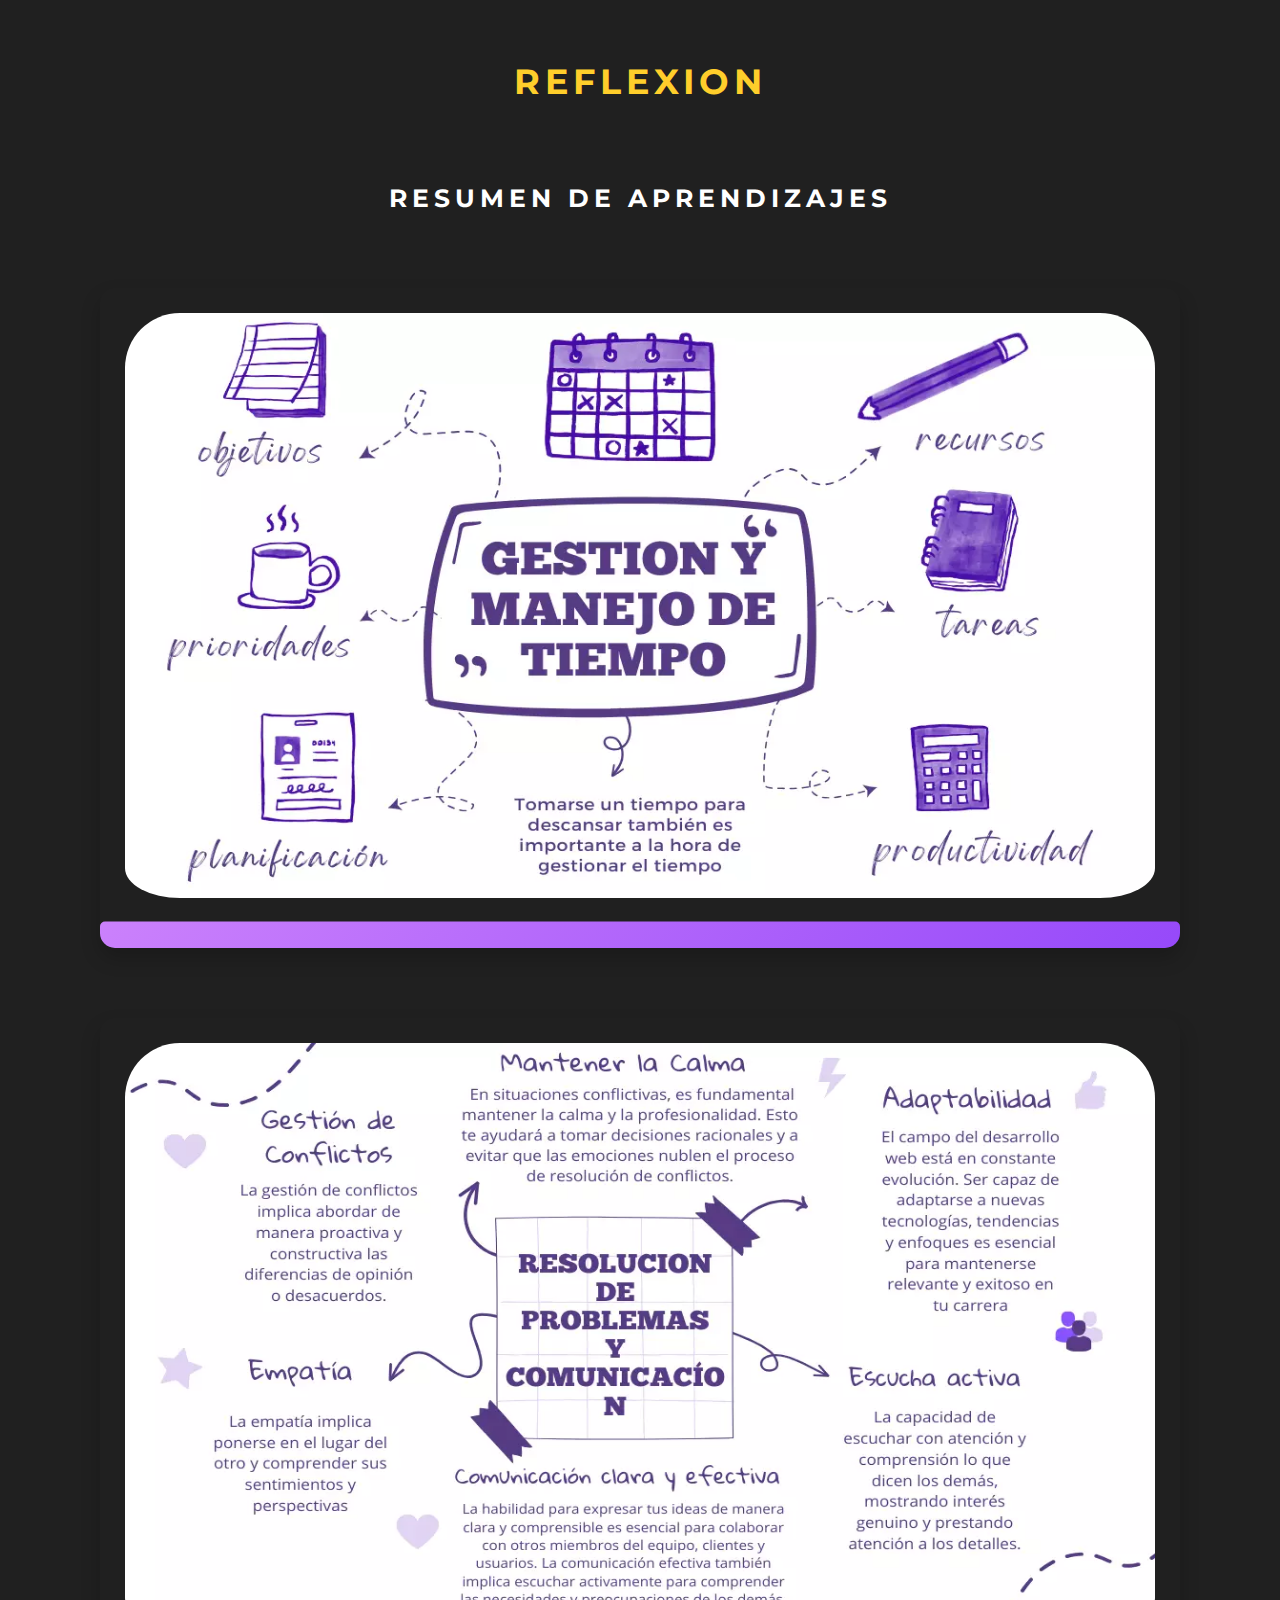
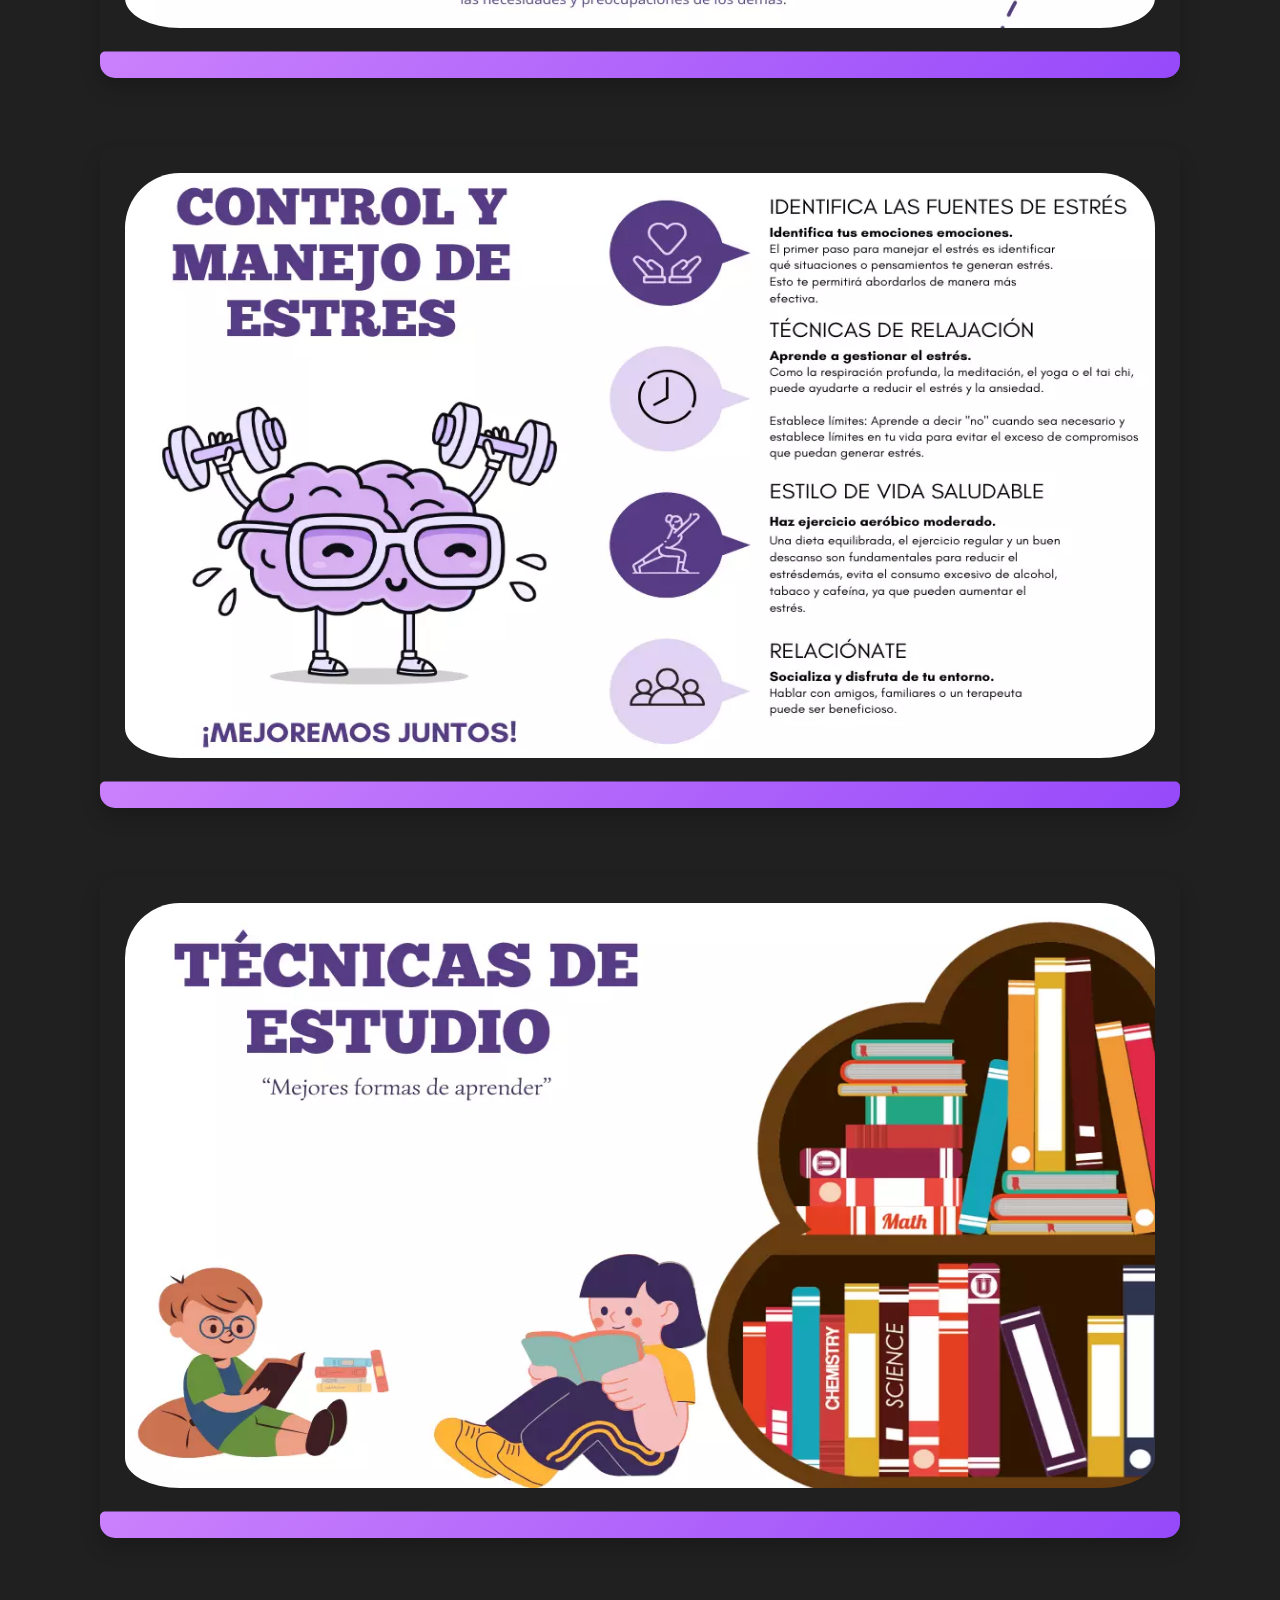
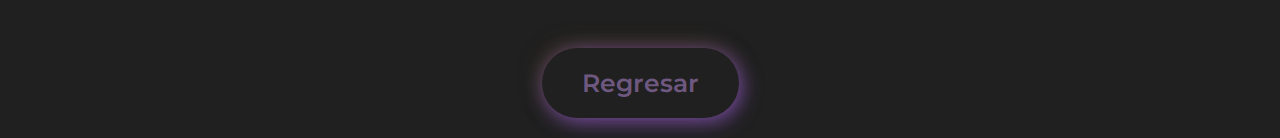
==== Pages/Aprendizaje.html @ 0e8a6d71 "portafolio" ====
<!DOCTYPE html>
<html lang="en">

<head>
    <meta charset="UTF-8">
    <meta name="viewport" content="width=device-width, initial-scale=1.0">
    <link rel="stylesheet" href="/style.css">

    <title>Aprendizaje</title>
</head>

<body class="bodyA">


    <div class="contenedorApren">
        <h1>Reflexion</h1>
        <h2>Resumen de aprendizajes</h2>
        <div class="filaU">

            <div class="card-container">
                <div class="card">
                    <div class="front-content">
                        <img src="/img/web/1.webp" />
                    </div>
                    <div class="content">
                        <p class="heading">Gestion y Manejo del tiempo</p>
                        <p>
                            <span>
                                En la clase sobre gestión y manejo del tiempo, hemos explorado una serie de
                                estrategias y
                                técnicas que pueden ayudarnos
                                a ser más eficientes en la organización de nuestras tareas y en el aprovechamiento
                                de
                                nuestro tiempo.
                            </span>
                        </p>
                        <div class="lista">
                            <li>
                                Técnicas de relajación: Practicar técnicas de relajación, como la
                                respiración
                                profunda, la
                                meditación, el yoga o el tai
                                chi, puede ayudarte a reducir el estrés y la ansiedad.
                            </li>
                            <li>
                                Organiza tu tiempo: La gestión del tiempo eficaz puede ayudarte a evitar
                                situaciones de
                                estrés. Utiliza agendas o
                                aplicaciones de planificación para organizar tus tareas y prioridades.
                            </li>
                            <li>
                                La conciencia del tiempo: Uno de los aspectos más críticos de la gestión del
                                tiempo es
                                tomar
                                conciencia de cómo estamos
                                utilizando nuestro tiempo. Sin una comprensión clara de en qué gastamos
                                nuestro
                                tiempo,
                                es
                                difícil realizar mejoras
                                significativas. Debemos llevar un registro de nuestras actividades y hábitos
                                diarios
                                para
                                identificar áreas de mejora.

                            </li>
                        </div>
                    </div>
                </div>
            </div>
            <div class="card-container">
                <div class="card">
                    <div class="front-content">
                        <img src="/img/web/2.webp" />
                    </div>
                    <div class="content">
                        <p class="heading">Resolucion de problemas y Comunicacion</p>
                        <p>
                            <span>
                                La resolución de problemas implica identificar, analizar y encontrar soluciones para
                                situaciones complicadas o
                                conflictos.
                            </span>
                        </p>
                        <div class="lista">
                            <li>
                                Identificación del problema: Reconocer y definir claramente el problema que
                                se quiere
                                resolver.
                            </li>
                            <br>

                            <li>
                                Análisis: Examinar las causas y consecuencias del problema, así como las
                                posibles
                                soluciones.
                            </li>
                            <br>
                            <li>
                                Generación de opciones: Desarrollar múltiples alternativas o soluciones para
                                abordar el
                                problema.
                            </li>
                            <br>
                            <li>
                                Evaluación: Evaluar las opciones considerando sus pros y contras.

                            </li>
                            <br>
                            <li>
                                Toma de decisiones: Seleccionar la mejor opción basada en la evaluación.

                            </li>
                        </div>
                    </div>
                </div>
            </div>
            <div class="card-container">
                <div class="card">
                    <div class="front-content">
                        <img src="/img/web/3.webp" />
                    </div>
                    <div class="content">
                        <p class="heading">Control y manejo de Estres</p>
                        <p>
                            <span>
                                El estrés es una parte inevitable de la vida, pero nuestra capacidad para controlarlo y
                                manejarlo puede marcar una gran
                                diferencia en nuestra calidad de vida. Reflexionando sobre esto, es importante recordar
                                que
                                el estrés no se puede evitar
                                por completo, pero sí podemos aprender a enfrentarlo de manera más efectiva. En lugar de
                                verlo como un enemigo,
                                considerémoslo como un desafío que puede fortalecernos y enseñarnos valiosas lecciones
                                sobre
                                nosotros mismos.
                            </span>
                        </p>


                        <div class="lista">
                            <li>
                                Identificar las fuentes de estrés.
                            </li>
                            <br>

                            <li>
                                Practicar técnicas de relajación, como la meditación y la respiración profunda.
                            </li>
                            <br>
                            <li>
                                Establecer límites y aprender a decir "no".
                            </li>
                            <br>
                            <li>
                                Organizar el tiempo y las tareas de manera eficiente.

                            </li>
                            <br>
                            <li>
                                Practicar el autocuidado y dedicar tiempo a actividades que te relajen y te den
                                satisfacción.

                            </li>
                        </div>
                    </div>

                </div>
            </div>
            <div class="card-container">
                <div class="card">
                    <div class="front-content">
                        <img src="/img/web/4.webp" />
                    </div>
                    <div class="content">
                        <p class="heading">Tecnicas de Estudio</p>
                        <p>
                        <p>
                            <span>
                                Las técnicas de estudio son herramientas valiosas para mejorar el aprendizaje y la
                                adquisición de conocimientos, pero su
                                efectividad depende en gran medida de la consistencia y la práctica. Su
                                importancia, es crucial crucial para mi ya que
                                que el aprendizaje es un proceso continuo. Esto me ayudo encontrar la mejor manera
                                para poder estudiar y mejorar mi
                                estilo de aprendizaje.
                            </span>
                        </p>
                        <div class="lista">
                            <li>
                                Resúmenes y esquemas: Resumir un tema o crear un esquema visual ayuda a
                                organizar y
                                simplificar la información para una
                                mejor comprensión.
                            </li>
                            <br>

                            <li>
                                Subrayado y destacado: Resaltar partes clave del material de estudio ayuda a
                                identificar
                                la información más relevante.
                            </li>
                            <br>
                            <li>
                                Toma de apuntes: Tomar notas efectivas durante las clases o al leer un texto
                                ayuda a
                                condensar la información y facilita
                                la revisión posterior.
                            </li>
                            <br>
                            <li>
                                Flashcards o tarjetas de memoria: Utilizar tarjetas con preguntas y
                                respuestas para
                                repasar y memorizar conceptos clave.
                            </li>
                            <br>
                            <li>
                                Ejercicios de memorización: Utilizar técnicas de memorización como
                                acrónimos,
                                mnemotecnia o repeticiones espaciadas.

                            </li>
                        </div>
                    </div>
                </div>
            </div>
        </div>
        <div class="contenedorBo">
            <button class="btn" onclick="location.href='../index.html'">Regresar</button>
        </div>

    </div>
</body>

</html>
---- style.css ----
/*Agregamos las fuentes*/

@import url("https://fonts.googleapis.com/css2?family=Montserrat:wght@600&display=swap");

@import url("https://fonts.googleapis.com/css2?family=Poppins:wght@300;400&display=swap");

* {
  margin: 0;
  padding: 0;
  box-sizing: border-box;
  font-family: "Montserrat", sans-serif;
}
.bodyA {
  background-color: #202020;
}
html {
  scroll-behavior: smooth;
}

/* Nueva Pagina*/
.contenedorApren {
  width: 100%;
  height: 100%;
  color: white;
}

.contenedorApren h1 {
  text-align: center;
  font-size: 35px;
  text-transform: uppercase;
  font-weight: bold;
  letter-spacing: 1px;
  color: rgb(255, 206, 43);
  font-weight: bold;
  letter-spacing: 5px;
  padding-bottom: 40px;
  margin-top: 60px;
}

.contenedorApren h2 {
  text-align: center;
  font-size: 25px;
  text-transform: uppercase;
  font-weight: bold;
  letter-spacing: 1px;
  color: rgb(255, 255, 255);
  font-weight: bold;
  letter-spacing: 5px;
  padding-bottom: 40px;
  margin-top: 40px;
}

.contenedorApren .filaU {
  display: flex;
  flex-wrap: wrap;
  justify-content: center;
  align-items: center;
}

.contenedorApren .filaU .card-container {
  width: 1080px;
  height: 660px;
  margin: 35px;
  position: relative;
  border-radius: 15px;
  overflow: hidden;
  transition: 0.2s;
  background-size: cover;
}
.contenedorApren .filaU .card-container:hover {
  transition: 0.3s;
  box-shadow: 3px 5px 40px #f3c58127, -3px -5px 40px #a271cc80;
}

.contenedorApren .filaU .card-container .card {
  width: 100%;
  height: 100%;
  border-radius: inherit;
  cursor: pointer;
}

.contenedorApren .filaU .card-container .card .front-content {
  width: 100%;
  display: flex;
  align-items: center;
  justify-content: center;
  transition: all 0.6s cubic-bezier(0.23, 1, 0.32, 1);
}

.contenedorApren .filaU .card-container .card .front-content img {
  width: 100%;
  height: 100%;
  border-radius: 55px;
  padding-bottom: 25px;
  transition: all 0.6s cubic-bezier(0.23, 1, 0.32, 1);
}
.contenedorApren .filaU .card-container .card .front-content img:hover {
  width: 1080px;
  height: 100%;
  border-radius: 55px;
  padding-bottom: 25px;
  transition: all 0.6s cubic-bezier(0.23, 1, 0.32, 1);
}

.contenedorApren .filaU .card-container .card .front-content p {
  font-size: 32px;
  font-weight: 700;
  opacity: 1;
  background: linear-gradient(-45deg, rgb(137, 63, 255) 0%, #c481fc 100%);
  background-clip: text;
  -webkit-background-clip: text;
  -webkit-text-fill-color: transparent;
  transition: all 0.6s cubic-bezier(0.23, 1, 0.32, 1);
}

.contenedorApren .filaU .card-container .card .content {
  position: absolute;
  top: 0;
  left: 0;
  width: 100%;
  height: 100%;
  display: flex;
  flex-direction: column;
  align-items: center;
  justify-content: center;
  text-align: start;
  gap: 10px;
  background: linear-gradient(-45deg, #7829f8 0%, #cb81fc 100%);
  color: #e8e8e8;
  padding: 200px;
  line-height: 1.6;
  border-radius: 5px;
  pointer-events: none;
  transform: translateY(96%);
  transition: all 0.6s cubic-bezier(0.23, 1, 0.32, 1);
}

.contenedorApren .filaU .card-container .card .content li {
  align-items: center;
  justify-content: center;
  text-align: start;
}

.contenedorApren .filaU .card-container .card .content .heading {
  font-size: 32px;
  font-weight: 700;
  align-items: center;
  justify-content: center;
  text-align: center;
}

.contenedorApren .filaU .card-container .card:hover .content {
  transform: translateY(0);
}

.contenedorApren .filaU .card-container .card:hover .front-content {
  transform: translateY(-30%);
}

.contenedorApren .filaU .card-container .card:hover .front-content p {
  opacity: 0;
}

.contenedorApren .contenedorBo {
  height: 100%;
  width: 100%;
  display: flex;
  flex-wrap: wrap;
  justify-content: center;
  padding-top: 15px;
}

.contenedorApren .contenedorBo .btn {
  text-decoration: none;
  padding: 20px 40px;
  font-size: 25px;
  position: relative;
  margin: 60px;
  margin-bottom: 20px;
  border: none;
  background-color: transparent;
  box-shadow: 3px 4px 20px #ad65ff91, -3px -4px 20px #52441f93;
  font-weight: 600;
  transition: transform 0.5s ease;
  border-radius: 50px;
  color: rgb(110, 88, 128);
  transition: 0.5s;
}

.contenedorApren .contenedorBo .btn:hover {
  font-size: 23px;
  cursor: pointer;
  box-shadow: 3px 5px 30px #f3c58148, -3px -5px 30px #a171ccbd;
  transition: 0.5s;
}

#inicio {
  background: linear-gradient(rgba(0, 0, 0, 0.7), rgba(0, 0, 0, 0.7)),
    url("img/web/fondo1.webp");
  background-size: cover;
  background-position: center center;
  height: 100vh;
}

#inicio .contenido header {
  background-color: rgba(0, 0, 0, 0.8);
  position: fixed;
  width: 100%;
  padding: 5px;
  z-index: 100;
  top: 0;
}

#inicio .contenido header .contenido-header {
  max-width: 100%;
  margin: auto;
  display: flex;
  justify-content: center;
  align-items: center;
}

#inicio .contenido header .contenido-header .links {
  width: 100%;
  display: flex;
  flex-direction: row;
  justify-content: center;
  align-items: center;
}

nav {
  max-width: 100%;
  margin: 0 auto;
  padding: 1rem 0;
}

nav ul {
  display: flex;
  justify-content: center;
  list-style: none;
}

#inicio .contenido header .contenido-header nav ul li a {
  font-family: Montserrat;
  text-decoration: none;
  color: #ffff;
  margin: 0px 15px;
  font-weight: 500;
  transition: 0.5s;
}

#inicio .contenido header .contenido-header nav ul a:hover {
  color: #8315e9;
}

#inicio .contenido header .contenido-header .redes {
  width: auto;
  display: flex;
  flex-direction: row;
  justify-content: end;
}

#inicio .contenido header .contenido-header .redes a {
  text-decoration: none;
  color: #ffff;
  display: inline-block;
  padding: 5px;
  transition: 0.5s;
  width: 40px;
  font-size: 25px;
}

#inicio .contenido header .contenido-header .redes .link:hover {
  color: rgba(42, 92, 255, 0.801);
}
#inicio .contenido header .contenido-header .redes .git:hover {
  color: rgba(255, 0, 0, 0.925);
}
#inicio .contenido header .contenido-header .redes .ing:hover {
  color: rgb(255, 48, 108);
}

#inicio .contenido header .contenido-header .seleccionado {
  color: rgb(153, 0, 255);
}

#inicio .contenido .presentacion {
  max-width: 100%;
  height: 100%;
  margin: auto;
  color: #ffffff;
  display: flex;
  flex-direction: column;
  align-items: center;
  justify-content: center;
}

#inicio .contenido .presentacion .bienvenida {
  font-size: 20px;
  margin-bottom: 15px;
  margin-top: 150px;
  text-transform: uppercase;
  letter-spacing: 5px;
}

#inicio .contenido .presentacion h2 {
  font-family: "Roboto", sans-serif;
  font-weight: bold;
  font-size: 40px;
  margin-bottom: 25px;
  text-align: center;
}

#inicio .contenido .presentacion span {
  font-family: Poppins;
  font-size: 35px;
  text-transform: uppercase;
  letter-spacing: 2px;
  color: #e9bd15;
}

#inicio .contenido .presentacion .descripcion {
  max-width: 800px;
  margin: 25px;
  font-size: 25px;
  text-align: center;
  line-height: 1.2em;
  font-family: Poppins;
}

#inicio .contenido .presentacion a {
  text-decoration: none;
  padding: 20px 40px;
  font-size: 25px;
  position: relative;
  margin: 20px;
  margin-bottom: 20px;
  border: none;
  background-color: transparent;
  box-shadow: 3px 4px 20px #ad65ff91, -3px -4px 20px #52441f93;
  font-weight: 600;
  transition: transform 0.5s ease;
  border-radius: 50px;
  color: rgb(110, 88, 128);
  transition: 0.5s;
}

#inicio .contenido .presentacion a:hover {
  font-size: 23px;
  cursor: pointer;
  box-shadow: 3px 5px 30px #f3c58148, -3px -5px 30px #a171ccbd;
  transition: 0.5s;
}

#icono-nav {
  color: #ffff;
  display: none;
}

/* SOBRE MI */

#sobremi {
  max-width: 100%;
  height: 100%;
  margin: auto;
  padding: 170px 15px;
  color: rgb(0, 0, 0);
  display: flex;
  justify-content: space-around;
  align-items: center;
  flex-wrap: wrap;
}

#sobremi .contenedor-foto {
  width: 100%;
  height: 100%;
  display: flex;
  justify-content: center;
  align-items: center;
  margin-bottom: 35px;
}

#sobremi .contenedor-foto img {
  height: 100%;
  width: 100%;
  border-radius: 25px;
  background-color: #ffffff;
  display: flex;
  justify-content: center;
  align-items: center;
  transition: 0.5s;
}

#sobremi .contenedor-foto img:hover {
  box-shadow: 5px 4px 100px #8c4ddfb3, -5px -4px 100px #5006b163;
  transition: 0.5s;
}

#sobremi .contenedor-foto .fotomia {
  border-radius: 55rem;
  width: 280px;
  height: 360px;
}

#sobremi .sobremi {
  margin: 0 125px;
}

#sobremi .sobremi .titulo-seccion {
  font-size: 35px;
  text-transform: uppercase;
  color: #e9bd15;
  display: flex;
  justify-content: center;
  align-items: center;
  min-height: 70px;
}

#sobremi .sobremi h2 {
  font-size: 35px;
  font-weight: bold;
  letter-spacing: 2px;
  padding-bottom: 35px;
  text-align: center;
}

#sobremi .sobremi h2 span {
  text-align: center;
  color: rgb(152, 42, 255);
}

#sobremi .sobremi .estudio {
  margin-top: 27px;
  font-size: 20px;
  text-transform: uppercase;
  color: #e9bd15;
}

#sobremi .sobremi h3 {
  font-size: 27px;
  font-weight: 500;
  text-transform: uppercase;
  margin-bottom: 20px;
  letter-spacing: 1px;
}

#sobremi .sobremi p {
  font-size: 17px;
  line-height: 25px;
  color: #565656;
  margin-bottom: 12px;
}

#sobremi .sobremi a {
  display: inline-block;
  text-decoration: none;
  color: rgb(152, 42, 255);
  font-size: 20px;
  border-radius: 50px;
  padding: 25px 30px;
  box-shadow: 4px 4px 10px #8c4ddfb3, -4px -4px 10px #5006b163;
  margin: 30px;
  margin-top: 75px;
  transition: 0.5s;
}

#sobremi .sobremi .descarga {
  display: flex;
  flex-direction: row;
  justify-content: center;
  width: 100%;
}

#sobremi .sobremi a:hover {
  background-color: rgb(152, 42, 255);
  box-shadow: 4px 4px 10px #6814d6b3, -4px -4px 10px #5006b1b3;
  color: #ffffff;
  border-color: transparent;
  font-size: 18px;
}

/* SERVICIOS */

#servicios {
  width: 100%;
  height: 100%;
  text-align: center;
}
#servicios .serviciosC {
  width: 100%;
  height: 100%;
  text-align: center;
}

#servicios .titulo-seccion {
  font-family: "Raleway", sans-serif;
  font-weight: bold;
  letter-spacing: 4px;
  font-size: 35px;
  color: rgb(255, 206, 43);
  padding-bottom: 50px;
  padding-top: 95px;
}

#servicios .titulo-seccion2 {
  font-family: "Raleway", sans-serif;
  font-weight: bold;
  letter-spacing: 4px;
  font-size: 35px;
  color: rgb(255, 206, 43);
  padding-bottom: 10px;
  padding-top: 60px;
}

#servicios .fila {
  display: flex;
  flex-wrap: wrap;
  align-items: center;
  justify-content: center;
  margin: 25px;
}

#servicios .sobremi {
  max-width: 90%;
  height: 100%;
  margin: auto;
  padding-bottom: 25px;
  padding: 70px;
  color: rgb(0, 0, 0);
  display: flex;
  flex-wrap: wrap;
  justify-content: center;
  align-items: center;
  font-size: 20px;
  text-transform: initial;
  line-height: 1.8em;
}

#servicios .fila .servicio {
  width: 400px;
  height: 500px;
  background-color: #ffffff;
  padding: 30px;
  margin: 25px;
  border-radius: 55px;
  transition: 0.5s;
}

#servicios .fila .servicio:hover {
  box-shadow: 5px 5px 100px #d8b6ff91, -5px -5px 100px #b29ec493;
  transition: 0.5s;
  cursor: pointer;
}

#servicios .fila .servicio h4 {
  font-size: 22px;
  margin-bottom: 25px;
}

#servicios .fila .servicio .icono1 {
  display: inline-block;
  width: 60px;
  height: 60px;
  border-radius: 50%;
  background-color: #7e0062;
  padding: 20px;
  margin-bottom: 25px;
}

#servicios .fila .servicio .icono2 {
  display: inline-block;
  width: 60px;
  height: 60px;
  border-radius: 50%;
  background-color: #ecc100;
  padding: 20px;
  margin-bottom: 25px;
}

#servicios .fila .servicio .icono3 {
  display: inline-block;
  width: 60px;
  height: 60px;
  border-radius: 50%;
  background-color: #7e0062;
  padding: 20px;
  margin-bottom: 25px;
}

#servicios .fila .servicio .icono4 {
  display: inline-block;
  width: 60px;
  height: 60px;
  border-radius: 50%;
  background-color: #ecc100;
  padding: 20px;
  margin-bottom: 25px;
}

#servicios .fila .servicio .icono5 {
  display: inline-block;
  width: 60px;
  height: 60px;
  border-radius: 50%;
  background-color: #7e0062;
  padding: 20px;
  margin-bottom: 25px;
}

#servicios .fila .servicio .icono6 {
  display: inline-block;
  width: 60px;
  height: 60px;
  border-radius: 50%;
  background-color: #ecc100;
  padding: 20px;
  margin-bottom: 25px;
}

#servicios .fila .servicio hr {
  width: 30%;
  margin: auto;
  background-color: #000000;
  margin-top: 5px;
  margin-bottom: 25px;
}

#servicios .fila .servicio ul {
  list-style: none;
  display: flex;
  justify-content: space-between;
  margin-bottom: 10px;
}

#servicios .fila .servicio p {
  font-size: 15px;
  line-height: 25px;
}

/* SECCION DE HABILIDADES */
#universidad .contenedor-skills h3 {
  color: rgb(255, 206, 43);
  text-align: center;
}

#universidad .contenedor-skills h3 {
  color: rgb(255, 206, 43);
  font-weight: bold;
  letter-spacing: 5px;
  padding-bottom: 100px;
  margin-top: 105px;
}

#universidad .texto-aprendizaje {
  text-align: center;
  color: white;
  margin-bottom: 25px;
}

#universidad .contenedor-skills .contenedorH {
  width: 100%;
  display: flex;
  flex-wrap: wrap;
  align-items: center;
  justify-content: center;
  padding-bottom: 155px;
}
#universidad .contenedor-skills .contenedorH .habilidadesP {
  display: flex;
  align-items: center;
  justify-content: center;
  width: 300px;
  margin: 35px;
  display: flex;
  flex-wrap: wrap;
  align-items: center;
  justify-content: center;
  font-size: 20px;
  font-weight: 700;
  padding: 25px 5px;
  color: white;
  border-radius: 45px;
  transition: all 0.3s ease-out;
}

#universidad .contenedor-skills .contenedorH .habilidadesP .skill {
  width: 100%;
  display: flex;
  flex-wrap: wrap;
  align-items: center;
  justify-content: center;
  margin: 10px;
}

#universidad .contenedor-skills h3 {
  font-size: 35px;
  margin-bottom: 15px;
}

#universidad .contenedor-skills .contenedorH .habilidadesP .skill .info {
  display: flex;
  flex-wrap: wrap;
  align-items: center;
  justify-content: center;
}

#universidad .contenedor-skills .skill .lista {
  display: inline-block;
  margin-right: 20px;
  height: 10px;
  width: 10px;
  background-color: #ffffff;
}

#universidad .contenedor-skills .skill .porcentaje {
  margin: 10px;
}

#universidad .contenedor-skills .skill .info .imagenC {
  width: 100%;
  height: 100%;
  display: flex;
  justify-content: center;
  margin: 25px;
}

#universidad .contenedor-skills .skill .info .imagenC p {
  color: #ffffff;
  margin: 10px;
  text-transform: uppercase;
  font-size: 25px;
  font-family: -apple-system, BlinkMacSystemFont, "Segoe UI", Roboto, Oxygen,
    Ubuntu, Cantarell, "Open Sans", "Helvetica Neue", sans-serif;
}

.contenedor-skills .skill .info .py {
  color: #405fe7b6;
}
.contenedor-skills .skill .info .js {
  color: #ffcf0fc5;
}
.contenedor-skills .skill .info .ht {
  color: rgba(233, 99, 21, 0.678);
}
.contenedor-skills .skill .info .cs {
  color: #6a8ff6c4;
}

.contenedor-skills .skill .info .imagenC img {
  transition: 0.2s;
}
.contenedor-skills .skill .info .imagenC .python-img {
  width: 35%;
  height: 10%;
}

.contenedor-skills .skill .info .imagenC .javascript-img {
  width: 35%;
  height: 10%;
}

.contenedor-skills .skill .info .imagenC .html-img {
  width: 35%;
  height: 10%;
}

.contenedor-skills .skill .info .imagenC .css-img {
  width: 35%;
  height: 10%;
}
.contenedor-skills .skill .info .imagenC .sql-img {
  width: 100%;
  height: 10%;
}

.contenedor-skills .skill .info .imagenC img:hover {
  cursor: pointer;
  width: 40%;
  transition: 0.4s;
}

.contenedor-skills .skill .barra {
  background-color: #e0e0e0;
  width: 100%;
  height: 10px;
}

/* Barra de progreso JS */
.contenedor-skills .skill .barra .barra-progresoPython {
  background: linear-gradient(to right, rgb(0, 55, 173), rgb(255, 176, 28));
  width: 95%;
  height: 6px;
  animation: progreso1 3s forwards;
  padding: 5px;
}

.contenedor-skills .skill .barra .barra-progresoJavaScript {
  background: linear-gradient(
    to left,
    rgba(238, 214, 79, 0.986),
    rgb(255, 166, 0)
  );
  width: 95%;
  height: 6px;
  animation: progreso2 3s forwards;
  padding: 5px;
}

.contenedor-skills .skill .barra .barra-progresoHTML {
  background-color: rgb(248, 108, 0);
  width: 95%;
  height: 6px;
  animation: progreso4 3s forwards;
  padding: 5px;
}

.contenedor-skills .skill .barra .barra-progresoCSS {
  background: linear-gradient(to right, rgb(0, 55, 173), rgb(28, 157, 255));
  width: 95%;
  height: 6px;
  animation: progreso5 3s forwards;
  padding: 5px;
}

/* Animacion para las barras */

@keyframes progreso1 {
  0% {
    width: 0;
  }
  100% {
    width: 95%;
  }
}

@keyframes progreso2 {
  0% {
    width: 0;
  }
  100% {
    width: 95%;
  }
}

@keyframes progreso3 {
  0% {
    width: 0;
  }
  100% {
    width: 85%;
  }
}

@keyframes progreso4 {
  0% {
    width: 0;
  }
  100% {
    width: 95%;
  }
}

@keyframes progreso5 {
  0% {
    width: 0;
  }
  100% {
    width: 95%;
  }
}

/* PORTAFOLIO */

#portafolio {
  max-width: 100%;
  padding: 100px 0;
  margin: auto;
  background-color: #202020;
}

#portafolio .titulo-seccion {
  text-align: center;
  font-size: 35px;
  text-transform: uppercase;
  font-weight: bold;
  letter-spacing: 1px;
  margin-bottom: 20px;
  color: rgb(255, 206, 43);
  font-weight: bold;
  letter-spacing: 5px;
  margin-top: 15px;
}

#portafolio .fila {
  display: flex;
  flex-wrap: wrap;
  justify-content: center;
  margin: 45px 50px;
  padding: 15px;
}

.card-container {
  width: 300px;
  height: 250px;
  margin: 25px;
  position: relative;
  border-radius: 35px;
  box-shadow: 0 10px 20px rgba(0, 0, 0, 0.2);
  overflow: hidden;
  font-size: 15px;
}

.card {
  width: 100%;
  height: 100%;
  border-radius: inherit;
}

.card .front-content {
  width: 100%;
  height: 100%;
  display: flex;
  align-items: center;
  justify-content: center;
  transition: all 0.6s cubic-bezier(0.23, 1, 0.32, 1);
}

.card .front-content p {
  display: flex;
  align-items: center;
  justify-content: center;
  font-size: 32px;
  font-weight: 700;
  opacity: 1;
  background: linear-gradient(-45deg, rgb(255, 178, 63) 0%, #930fff 100%);
  background-clip: text;
  -webkit-background-clip: text;
  -webkit-text-fill-color: transparent;
  transition: all 0.6s cubic-bezier(0.23, 1, 0.32, 1);
}

.card .content {
  display: flex;
  align-items: center;
  justify-content: center;
  position: absolute;
  top: 0;
  left: 0;
  width: 100%;
  height: 100%;
  display: flex;
  flex-direction: column;
  align-items: center;
  justify-content: center;
  text-align: center;
  gap: 10px;
  background: linear-gradient(-45deg, #f89b29 0%, #9f0fff 100%);
  color: #e8e8e8;
  padding: 20px;
  line-height: 1.5;
  border-radius: 5px;
  pointer-events: none;
  transform: translateY(96%);
  transition: all 0.6s cubic-bezier(0.23, 1, 0.32, 1);
}

.card .content .heading {
  font-size: 32px;
  font-weight: 700;
}

.card:hover .content {
  transform: translateY(0);
}

.card:hover .front-content {
  transform: translateY(-30%);
}

.card:hover .front-content p {
  opacity: 0;
}

/* Universidad */

#universidad {
  background: linear-gradient(rgba(0, 0, 0, 0.7), rgba(0, 0, 0, 0.7)),
    url("img/web/FondoD.webp");
  width: 100%;
  padding: 150px 0;
  margin: auto;
}

#universidad .titulo-seccion {
  text-align: center;
  font-size: 35px;
  text-transform: uppercase;
  font-weight: bold;
  letter-spacing: 1px;
  color: rgb(255, 206, 43);
  font-weight: bold;
  letter-spacing: 5px;
  padding-bottom: 80px;
  margin-top: 5px;
}

#universidad h2 {
  font-size: 20px;
  color: #ffffff;
  font-family: "Roboto", sans-serif;
  text-align: center;
  margin-bottom: 90px;
}

#universidad .filaU {
  margin: auto;
  display: flex;
  flex-wrap: wrap;
  align-items: center;
  justify-content: center;
}

#universidad .filaU .card-container {
  width: 300px;
  height: 300px;
  position: relative;
  border-radius: 10px;
  box-shadow: 0 10px 20px rgba(0, 0, 0, 0.2);
  overflow: hidden;
  margin: 30px;
}

#universidad .filaU .card-container .card {
  width: 100%;
  height: 100%;
  border-radius: inherit;
}

#universidad .filaU .card-container .card .front-content {
  width: 100%;
  height: 100%;
  display: flex;
  align-items: center;
  justify-content: center;
  transition: all 0.6s cubic-bezier(0.23, 1, 0.32, 1);
}

#universidad .filaU .card-container .card .front-content p {
  font-size: 32px;
  font-weight: 700;
  opacity: 1;
  background: linear-gradient(-45deg, #f89b29 0%, #930fff 100%);
  background-clip: text;
  -webkit-background-clip: text;
  -webkit-text-fill-color: transparent;
  transition: all 0.6s cubic-bezier(0.23, 1, 0.32, 1);
}

#universidad .filaU .card-container .card .content {
  position: absolute;
  top: 0;
  left: 0;
  width: 100%;
  height: 100%;
  display: flex;
  flex-direction: column;
  align-items: center;
  justify-content: center;
  text-align: center;
  gap: 10px;
  background: linear-gradient(-45deg, #930fff7a 0%, #f89b299c 100%);
  color: #e8e8e8;
  padding: 20px;
  line-height: 1.5;
  border-radius: 5px;
  pointer-events: none;
  transform: translateX(-96%);
  transition: all 0.6s cubic-bezier(0.23, 1, 0.32, 1);
}

#universidad .filaU .card-container .card .content .heading {
  font-size: 32px;
  font-weight: 700;
}

#universidad .filaU .card-container .card:hover .content {
  transform: translateY(0);
}

#universidad .filaU .card-container .card:hover .front-content {
  transform: translateX(-30%);
}

#universidad .filaU .card-container .card:hover .front-content p {
  opacity: 0;
}

#universidad .contenedorBo {
  display: flex;
  justify-content: center;
  align-items: center;
}
#universidad .btn {
  text-decoration: none;
  padding: 20px 40px;
  font-size: 25px;
  position: relative;
  margin: 60px;
  margin-bottom: 20px;
  border: none;
  background-color: transparent;
  box-shadow: 3px 4px 20px #ad65ff91, -3px -4px 20px #52441f93;
  font-weight: 600;
  transition: transform 0.5s ease;
  border-radius: 50px;
  color: rgb(110, 88, 128);
  transition: 0.5s;
}

#universidad .btn:hover {
  font-size: 23px;
  cursor: pointer;
  box-shadow: 3px 5px 30px #f3c58148, -3px -5px 30px #a171ccbd;
  transition: 0.5s;
}

#contacto {
  padding: 100px 15px;
}

#contacto .titulo-seccion {
  text-align: center;
  font-size: 30px;
  margin-bottom: 35px;
  text-transform: uppercase;
  color: #ffc400;
  transition: 0.5s;
  margin-bottom: 100px;
}

#contacto .titulo-seccion:hover {
  transition: 0.5s;
  font-size: 32px;
}

#contacto .contenedor-form {
  max-width: 1100px;
  margin: auto;
}

#contacto {
  background-color: #202020;
}
#contacto .contenedor-form .fila {
  margin-bottom: 15px;
}

#contacto .contenedor-form .mitad {
  display: flex;
  justify-content: space-between;
}

#contacto .contenedor-form input,
#contacto .contenedor-form textarea {
  padding: 20px;
  border-radius: 20px;
  border: none;
  border: transparent;
}

#contacto .contenedor-form .mitad input {
  width: 40%;
}

#contacto .contenedor-form .input-full {
  width: 100%;
}

#contacto .btn-enviar {
  display: block;
  margin: auto;
  margin-top: 30px;
  cursor: pointer;
  transition: 0.5s;
  padding: 10px 15px;
  color: #ffffff;
  background-color: #7e0062;
  font-size: 20px;
}

#contacto .btn-enviar:hover {
  background-color: #4b023b;
  color: #ffffff;
  border: transparent;
}

footer {
  background-color: #202020;
}

footer h3 {
  color: white;
  font-size: 15px;
  font-family: "Roboto", sans-serif;
  letter-spacing: 2px;
  text-align: center;
  padding: 20px;
}

footer a {
  text-decoration: none;
  color: #ffffff;
  display: inline-block;
  margin: 5px;
  font-size: 27px;
}
footer .redes {
  display: flex;
  justify-content: center;
  align-items: last baseline;
}
.card {
  display: flex;
  align-items: center;
  justify-content: center;
  padding: 25px 25px;
  gap: 20px;
}

/* for all social containers*/
.socialContainer {
  width: 52px;
  height: 52px;
  background-color: rgb(51, 51, 51);
  display: flex;
  align-items: center;
  justify-content: center;
  overflow: hidden;
  transition-duration: 0.3s;
  border-radius: 50%;
}
/* instagram*/
.containerOne:hover {
  background-color: rgb(255, 63, 49);
  transition-duration: 0.3s;
}
/* twitter*/
.containerTwo:hover {
  background-color: #00acee;
  transition-duration: 0.3s;
}
/* linkdin*/
.containerThree:hover {
  background-color: rgba(255, 121, 251, 0.664);
  transition-duration: 0.3s;
}
.containerFor:hover {
  background-color: rgba(215, 254, 62, 0.664);
  transition-duration: 0.3s;
}
/* Whatsapp*/

.socialContainer:active {
  transform: scale(0.9);
  transition-duration: 0.3s;
}

/* Nex Pag */

/* Responsive */

@media screen and (max-width: 800px) {
  #inicio .contenido .presentacion h2 {
    font-size: 40px;
  }

  nav ul {
    display: none;
  }
  #inicio .contenido header .contenido-header .redes {
    width: 100%;
    display: flex;
    flex-direction: row;
    justify-content: baseline;
  }
  #inicio .contenido header .contenido-header .links {
    display: none;
  }

  nav.responsive {
    display: block;
    background-color: rgba(0, 0, 0, 0.8);
    width: 100%;
    position: absolute;
    top: 100%;
    padding: 25px 0;
  }
  nav.responsive ul {
    display: block !important;
    text-align: center;
  }
  nav.responsive ul il {
    margin: 5px 0;
  }
  #icono-nav {
    margin-left: 25px;
    display: block;
  }
  #inicio .contenido .presentacion h2 {
    font-size: 30px;
  }
  #inicio .contenido .presentacion span {
    font-size: 26px;
  }

  #inicio .contenido .presentacion .descripcion {
    margin: 25px;
    font-size: 15px;
  }
  #inicio .contenido .presentacion a {
    margin: 15px;
    font-size: 17px;
  }

  #sobremi {
    height: 100%;
    display: flex;
    flex-wrap: wrap;
    align-items: center;
    justify-content: center;
  }
  #sobremi .descarga a {
    text-align: center;
    font-size: 17px;
  }
  #sobremi .contenedor-foto {
    max-width: 265px;
    margin: auto;
  }
  #sobremi .contenedor-foto img {
    padding: 8px;
  }
  #sobremi .sobremi .titulo-seccion {
    text-align: center;
    padding-top: 20px;
  }
  #sobremi .sobremi .titulo-seccion2 {
    text-align: center;
    padding-top: 20px;
  }
  #sobremi .sobremi h2 {
    font-size: 25px;
    text-align: center;
    padding: 10px;
  }
  #sobremi .sobremi {
    text-align: center;
    padding: 10px;
  }
  #servicio {
    margin: 25px;
  }

  #servicios .fila {
    display: flex;
    flex-wrap: wrap;
    justify-content: center;
    align-items: center;
  }
  #servicios .fila .servicio {
    margin: 25px;
    padding: 10px;
  }

  #servicios .sobremi {
    width: 100%;
    height: 100%;
    margin: auto;
    padding-bottom: 25px;
    padding: 70px;
    color: rgb(0, 0, 0);
    display: flex;
    flex-wrap: wrap;
    justify-content: center;
    align-items: center;
    font-size: 15px;
    text-transform: initial;
    line-height: 1em;
  }

  .contenedor-skills {
    width: 100%;
    height: 100%;
  }

  .contenedor-skills h3 {
    font-size: 25px;
    margin-top: 75px;
    margin-bottom: 10px;
  }

  .contenedor-skills .contenedorH {
    width: 100%;
    width: 100%;
    display: flex;
    flex-wrap: wrap;
    align-items: center;
    justify-content: center;
  }
  .contenedor-skills .skill .info .imagenC .python-img {
    width: 35%;
    height: 10%;
  }

  .contenedor-skills .skill .info .imagenC .javascript-img {
    width: 35%;
    height: 10%;
  }

  .contenedor-skills .skill .info .imagenC .html-img {
    width: 35%;
    height: 10%;
  }

  .contenedor-skills .skill .info .imagenC .css-img {
    width: 35%;
    height: 10%;
  }

  .contenedor-skills .skill .barra {
    background-color: #919191;
    width: 100%;
    height: 10px;
  }

  #portafolio {
    padding: 65px 0;
  }
  #portafolio .fila {
    display: flex;
  }
  #portafolio .titulo-seccion {
    text-align: center;
    font-size: 25px;
    text-transform: uppercase;
    font-weight: bold;
    letter-spacing: 1px;
    margin-bottom: 60px;
    color: rgb(255, 206, 43);
    font-weight: bold;
    letter-spacing: 5px;
    padding-bottom: 80px;
    margin-top: 15px;
  }

  .card-container {
    width: 300px;
    height: 250px;
    margin: 25px;
    position: relative;
    border-radius: 35px;
    box-shadow: 0 10px 20px rgba(0, 0, 0, 0.2);
    overflow: hidden;
    font-size: 12px;
  }

  #portafolio .fila .proyecto {
    margin: auto;
  }
  #universidad .titulo-seccion {
    text-align: center;
    font-size: 25px;
    text-transform: uppercase;
    font-weight: bold;
    letter-spacing: 1px;
    color: rgb(255, 206, 43);
    font-weight: bold;
    letter-spacing: 5px;
    padding-bottom: 80px;
    margin-top: 5px;
  }

  #universidad {
    padding: 65px 0;
  }
  #universidad .fila {
    display: block;
  }
  #universidad .fila .proyecto {
    margin: 10px auto;
  }

  #contacto {
    padding: 50px 15px;
  }
  #contacto .contenedor-form .mitad {
    margin-bottom: 15px;
    display: block;
  }
  #contacto .contenedor-form .mitad input {
    width: 100%;
    margin-bottom: 15px;
  }
  #contacto .btn-enviar {
    padding-top: 52px;
  }

  #contacto .titulo-seccion {
    text-align: center;
    font-size: 25px;
    margin-bottom: 35px;
    text-transform: uppercase;
    color: #ffc400;
    transition: 0.5s;
    margin-bottom: 100px;
  }
  .contenedorApren {
    width: 100%;
    height: 100%;
    color: white;
  }

  .contenedorApren h1 {
    text-align: center;
    font-size: 20px;
    text-transform: uppercase;
    font-weight: bold;
    letter-spacing: 1px;
    color: rgb(255, 206, 43);
    font-weight: bold;
    letter-spacing: 5px;
    padding-bottom: 40px;
    margin-top: 60px;
  }

  .contenedorApren h2 {
    text-align: center;
    font-size: 15px;
    text-transform: uppercase;
    font-weight: bold;
    letter-spacing: 1px;
    color: rgb(255, 255, 255);
    font-weight: bold;
    letter-spacing: 5px;
    padding-bottom: 40px;
    margin-top: 40px;
  }

  .contenedorApren .filaU {
    display: flex;
    flex-wrap: wrap;
    justify-content: center;
    align-items: center;
  }

  .contenedorApren .filaU .card-container {
    width: 100%;
    height: 100%;
    margin: 10px;
    position: relative;
    border-radius: 15px;
    overflow: hidden;
    transition: 0.2s;
    background-size: cover;
  }
  .contenedorApren .filaU .card-container:hover {
    transition: 0.3s;
    box-shadow: 3px 5px 40px #f3c58127, -3px -5px 40px #a271cc80;
  }

  .contenedorApren .filaU .card-container .card {
    width: 100%;
    height: 100%;
    border-radius: inherit;
    cursor: pointer;
  }

  .contenedorApren .filaU .card-container .card .front-content {
    width: 100%;
    display: flex;
    align-items: center;
    justify-content: center;
    transition: all 0.6s cubic-bezier(0.23, 1, 0.32, 1);
  }

  .contenedorApren .filaU .card-container .card .front-content img {
    width: 100%;
    height: 100%;
    border-radius: 55px;
    padding-bottom: 25px;
    transition: all 0.6s cubic-bezier(0.23, 1, 0.32, 1);
  }
  .contenedorApren .filaU .card-container .card .front-content img:hover {
    width: 100%;
    height: 100%;
    border-radius: 55px;
    padding-bottom: 25px;
    transition: all 0.6s cubic-bezier(0.23, 1, 0.32, 1);
  }

  .contenedorApren .filaU .card-container .card .front-content p {
    font-size: 10px;
    opacity: 1;
    background: linear-gradient(-45deg, rgb(137, 63, 255) 0%, #c481fc 100%);
    background-clip: text;
    -webkit-background-clip: text;
    -webkit-text-fill-color: transparent;
    transition: all 0.6s cubic-bezier(0.23, 1, 0.32, 1);
  }

  .contenedorApren .filaU .card-container .card .content {
    position: absolute;
    top: 0;
    left: 0;
    width: 100%;
    height: 100%;
    display: flex;
    flex-direction: column;
    align-items: center;
    justify-content: center;
    text-align: start;
    gap: 10px;
    background: linear-gradient(-45deg, #7829f8 0%, #cb81fc 100%);
    color: #e8e8e8;
    padding: 7px;
    line-height: 1;
    border-radius: 5px;
    pointer-events: none;
    transform: translateY(96%);
    transition: all 0.6s cubic-bezier(0.23, 1, 0.32, 1);
  }

  .contenedorApren .filaU .card-container .card .content li {
    align-items: center;
    justify-content: center;
    text-align: start;
    font-size: 8px;
    letter-spacing: 0.1px;
  }
  .contenedorApren .filaU .card-container .card .content .lista {
    align-items: center;
    justify-content: center;
    text-align: start;
    font-size: 7px;
    letter-spacing: 0.1px;
  }
  .contenedorApren .filaU .card-container .card .content span {
    align-items: center;
    justify-content: center;
    text-align: start;
    font-size: 7px;
  }
  .contenedorApren .filaU .card-container .card .content .heading {
    font-size: 10px;
    font-weight: 700;
    align-items: center;
    justify-content: center;
    text-align: center;
  }

  .contenedorApren .filaU .card-container .card .content span {
    font-size: 9px;
  }

  .contenedorApren .filaU .card-container .card:hover .content {
    transform: translateY(0);
  }

  .contenedorApren .filaU .card-container .card:hover .front-content {
    transform: translateY(-30%);
  }

  .contenedorApren .filaU .card-container .card:hover .front-content p {
    opacity: 0;
  }

  .bodyE .contenedorEvi h1 {
    text-align: center;
    font-size: 20px;
    text-transform: uppercase;
    font-weight: bold;
    letter-spacing: 1px;
    margin-bottom: 60px;
    color: rgb(255, 206, 43);
    font-weight: bold;
    letter-spacing: 5px;
    padding-bottom: 10px;
    margin-top: 50px;
  }
  .bodyE .contenedorEvi h2 {
    text-align: center;
    font-size: 17px;
    text-transform: uppercase;
    font-weight: bold;
    letter-spacing: 1px;
    margin-bottom: 30px;
    color: rgb(255, 206, 43);
    font-weight: bold;
    letter-spacing: 5px;
    margin-top: 65px;
  }
  .bodyE .contenedorEvi p {
    width: 100%;
    height: 100%;
    color: rgb(255, 255, 255);
    display: flex;
    flex-wrap: wrap;
    justify-content: center;
    align-items: center;
    font-size: 19px;
    text-transform: initial;
    line-height: 1em;
  }

  .bodyE .contenedorEvi .evidencias-texto {
    text-align: center;
    padding: 35px;
    font-size: 7px;
    line-height: 15px;
  }

  .bodyE .contenedorEvi .gallery {
    display: flex;
    flex-wrap: wrap;
    justify-content: center;
    margin: 25px;
  }

  .bodyE .contenedorEvi .gallery img {
    margin: 15px;
    width: 300px;
    height: auto;
    transition: transform 0.3s ease-in-out;
    cursor: pointer;
  }
  .bodyE .contenedorEvi .video-container {
    text-align: center;
    margin: 5px;
  }

  .bodyE .contenedorEvi video {
    padding: 45px;
    width: 100%;
    max-width: 800px; /* Ajusta el ancho máximo del video según tus necesidades */
    height: auto;
  }

  .bodyE .contenedorEvi .contenedorBo {
    height: 100%;
    width: 100%;
    display: flex;
    flex-wrap: wrap;
    justify-content: center;
    margin-bottom: 25px;
  }

  .bodyE .contenedorEvi .btn {
    text-decoration: none;
    padding: 20px 40px;
    font-size: 20px;
    position: relative;
    border: none;
    background-color: transparent;
    box-shadow: 3px 4px 20px #ad65ff91, -3px -4px 20px #52441f93;
    font-weight: 600;
    transition: transform 0.5s ease;
    border-radius: 50px;
    color: rgb(110, 88, 128);
    transition: 0.5s;
  }
}

/*Pagina de evidencias*/

html {
  scroll-behavior: smooth;
}
.bodyE {
  color: #fff;
  background-color: #202020;
  color: white;
  margin: 0;
  padding: 0;
  font-family: "Montserrat", sans-serif;
}

.contenedorEvi h1 {
  text-align: center;
  font-size: 25px;
  text-transform: uppercase;
  font-weight: bold;
  letter-spacing: 1px;
  margin-bottom: 60px;
  color: rgb(255, 206, 43);
  font-weight: bold;
  letter-spacing: 5px;
  padding-bottom: 10px;
  margin-top: 55px;
}
.contenedorEvi h2 {
  text-align: center;
  font-size: 25px;
  text-transform: uppercase;
  font-weight: bold;
  letter-spacing: 1px;
  margin-bottom: 30px;
  color: rgb(255, 206, 43);
  font-weight: bold;
  letter-spacing: 5px;
  margin-top: 65px;
}
.contenedorEvi p {
  width: 100%;
  height: 100%;
  color: rgb(255, 255, 255);
  display: flex;
  flex-wrap: wrap;
  justify-content: center;
  align-items: center;
  font-size: 17px;
  text-transform: initial;
  line-height: 1em;
}

.contenedorEvi .evidencias-texto {
  text-align: center;
  padding: 35px;
  font-size: 20px;
  line-height: 25px;
}

.contenedorEvi .gallery {
  display: flex;
  flex-wrap: wrap;
  justify-content: center;
  margin: 10px;
}

.contenedorEvi .gallery img {
  margin: 15px;
  width: 450px;
  height: auto;
  transition: transform 0.3s ease-in-out;
  cursor: pointer;
}

.contenedorEvi .gallery img:hover {
  transform: scale(1.1);
}

.contenedorEvi .video-container {
  text-align: center;
  margin: 5px;
}

.contenedorEvi video {
  padding: 45px;
  width: 100%;
  max-width: 800px; /* Ajusta el ancho máximo del video según tus necesidades */
  height: auto;
}

.contenedorEvi .contenedorBo {
  height: 100%;
  width: 100%;
  display: flex;
  flex-wrap: wrap;
  justify-content: center;
  margin-bottom: 25px;
}

.contenedorEvi .btn {
  text-decoration: none;
  padding: 20px 40px;
  font-size: 20px;
  position: relative;
  border: none;
  background-color: transparent;
  box-shadow: 3px 4px 20px #ad65ff91, -3px -4px 20px #52441f93;
  font-weight: 600;
  transition: transform 0.5s ease;
  border-radius: 50px;
  color: rgb(110, 88, 128);
  transition: 0.5s;
}

.contenedorEvi .btn:hover {
  font-size: 23px;
  cursor: pointer;
  box-shadow: 3px 5px 30px #f3c58148, -3px -5px 30px #a171ccbd;
  transition: 0.5s;
}
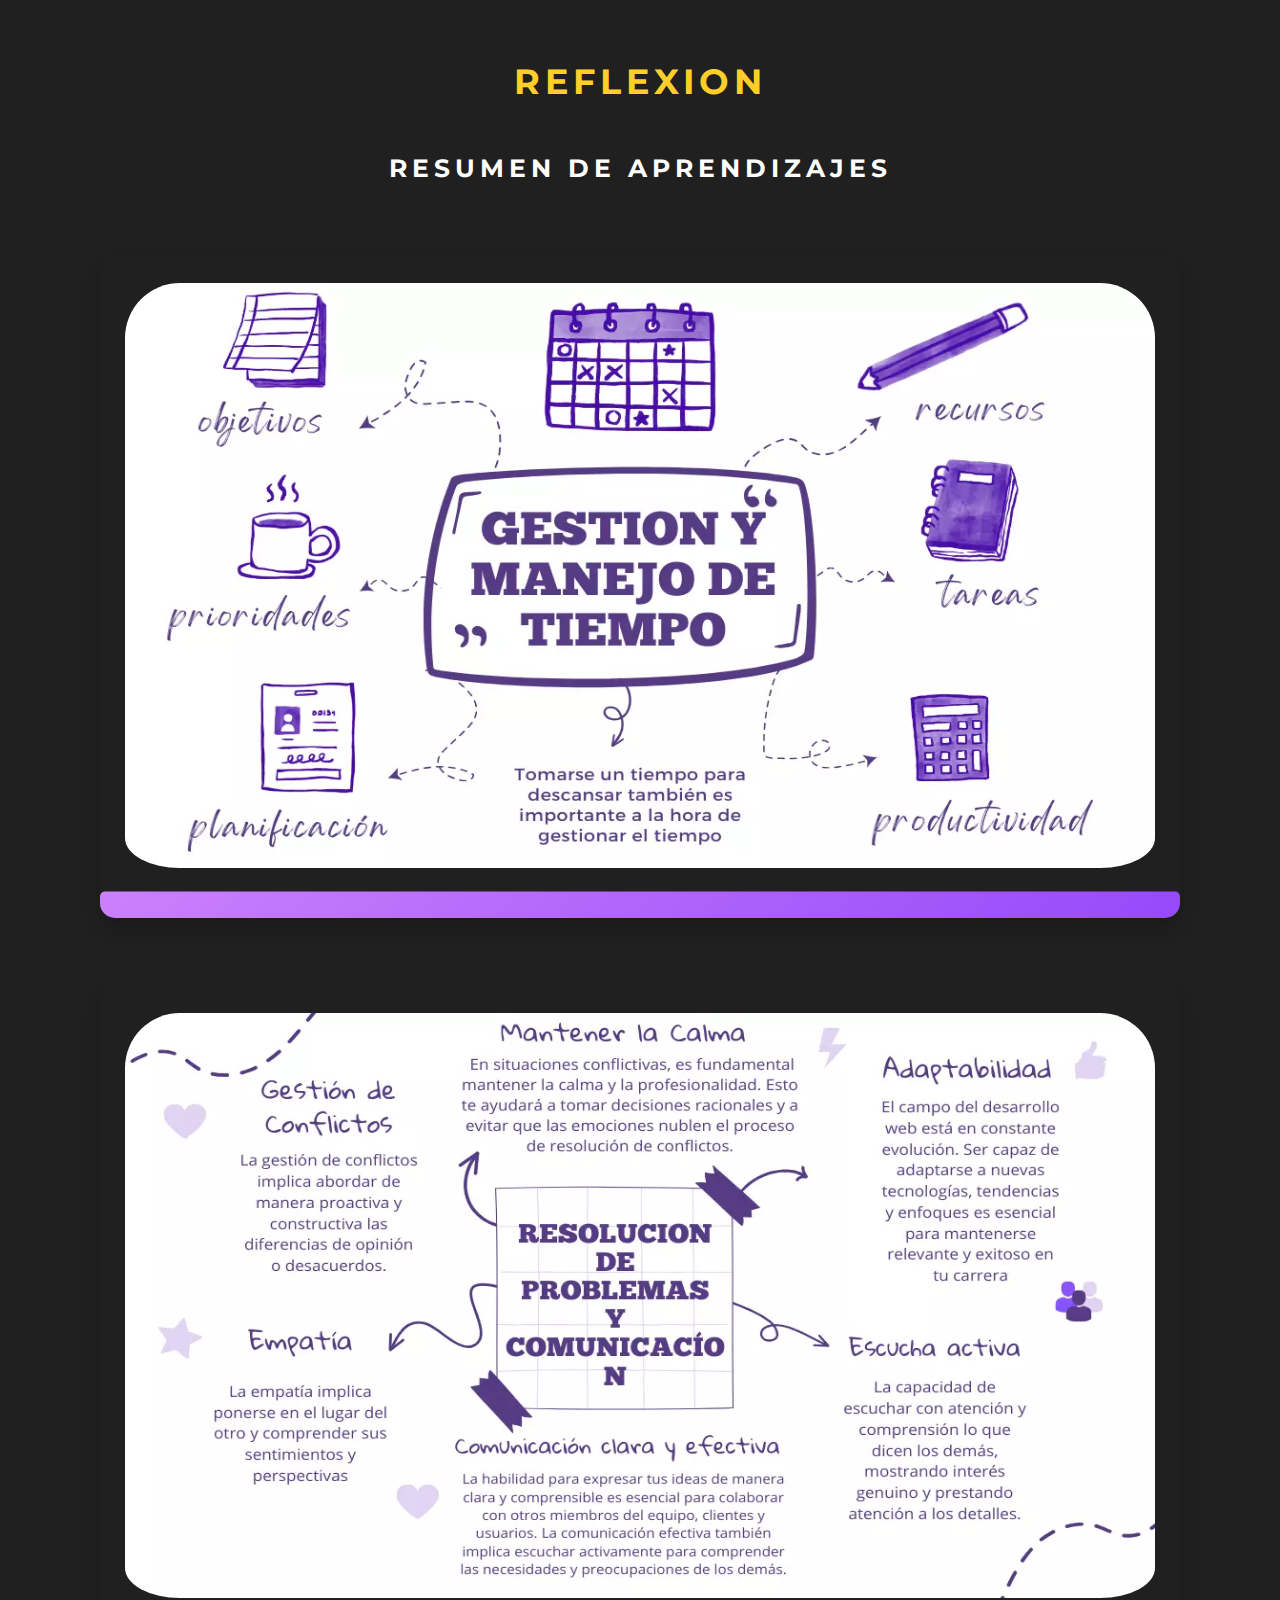
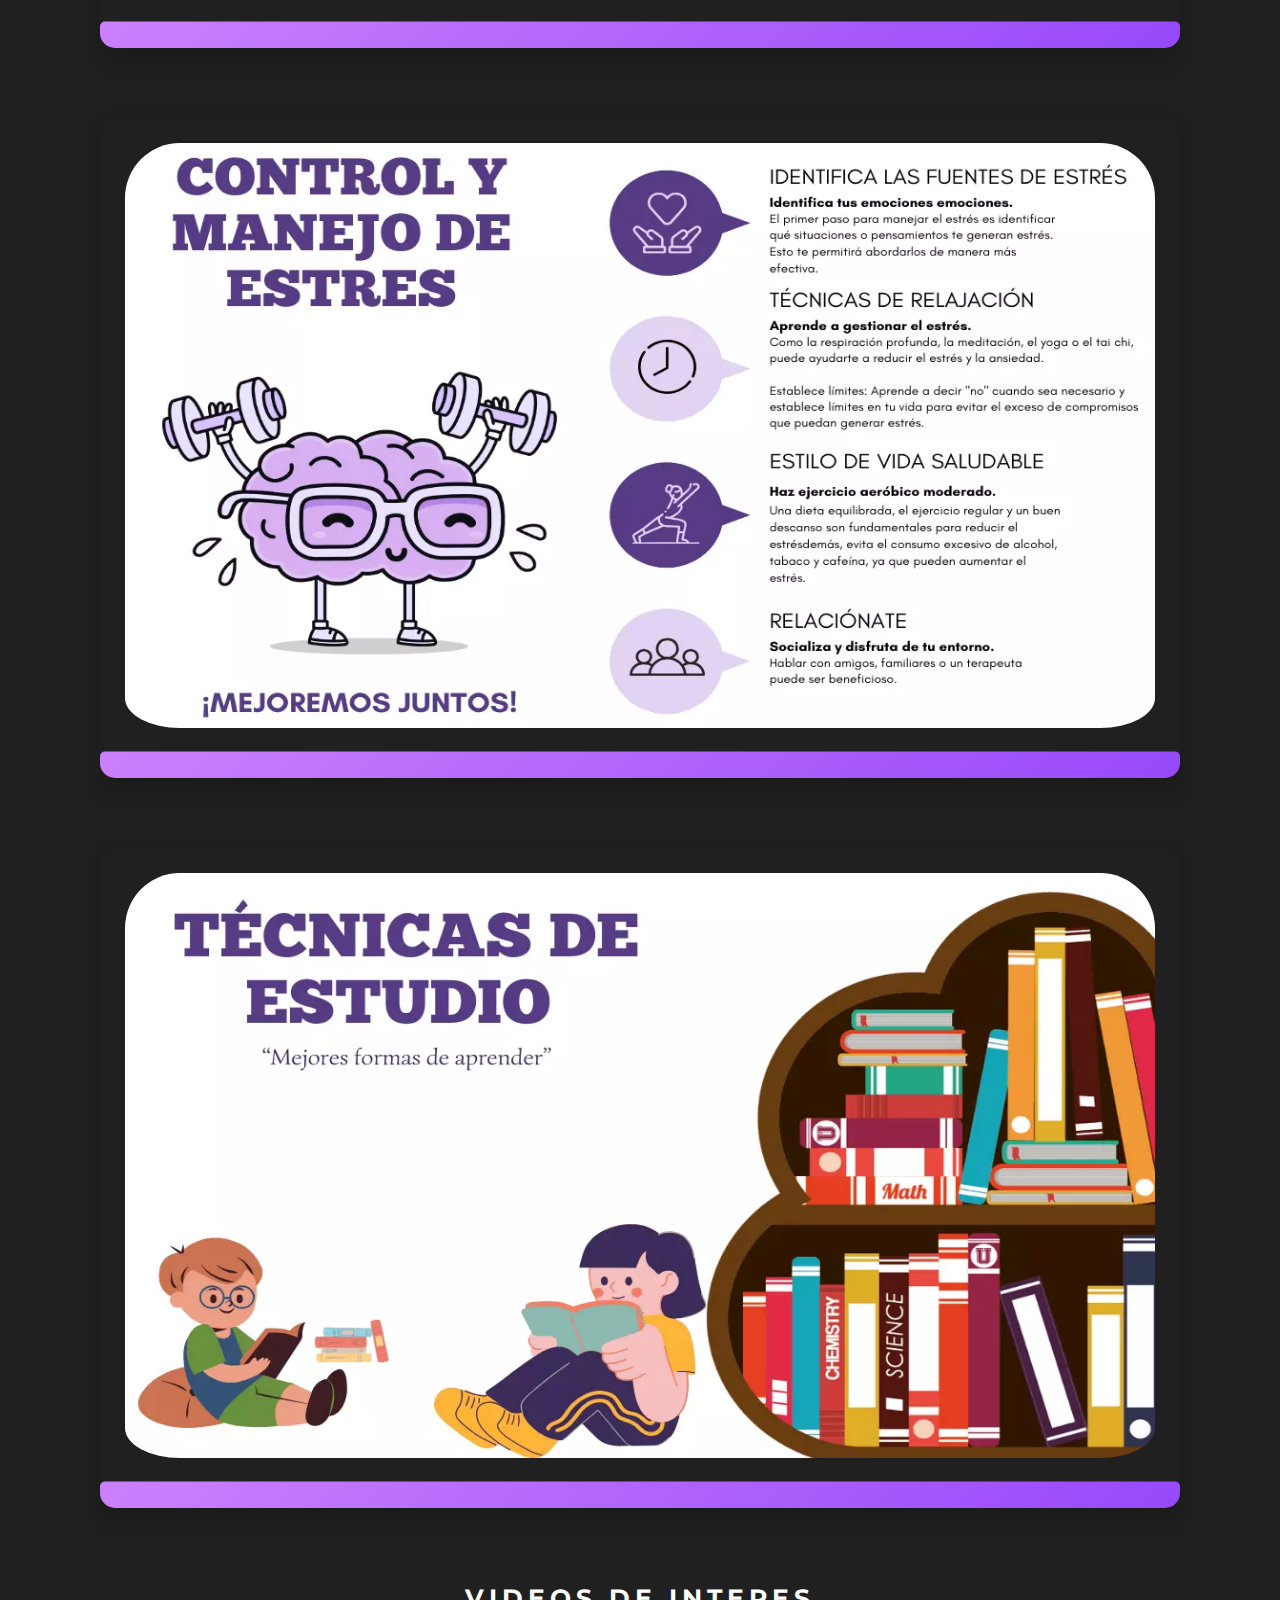
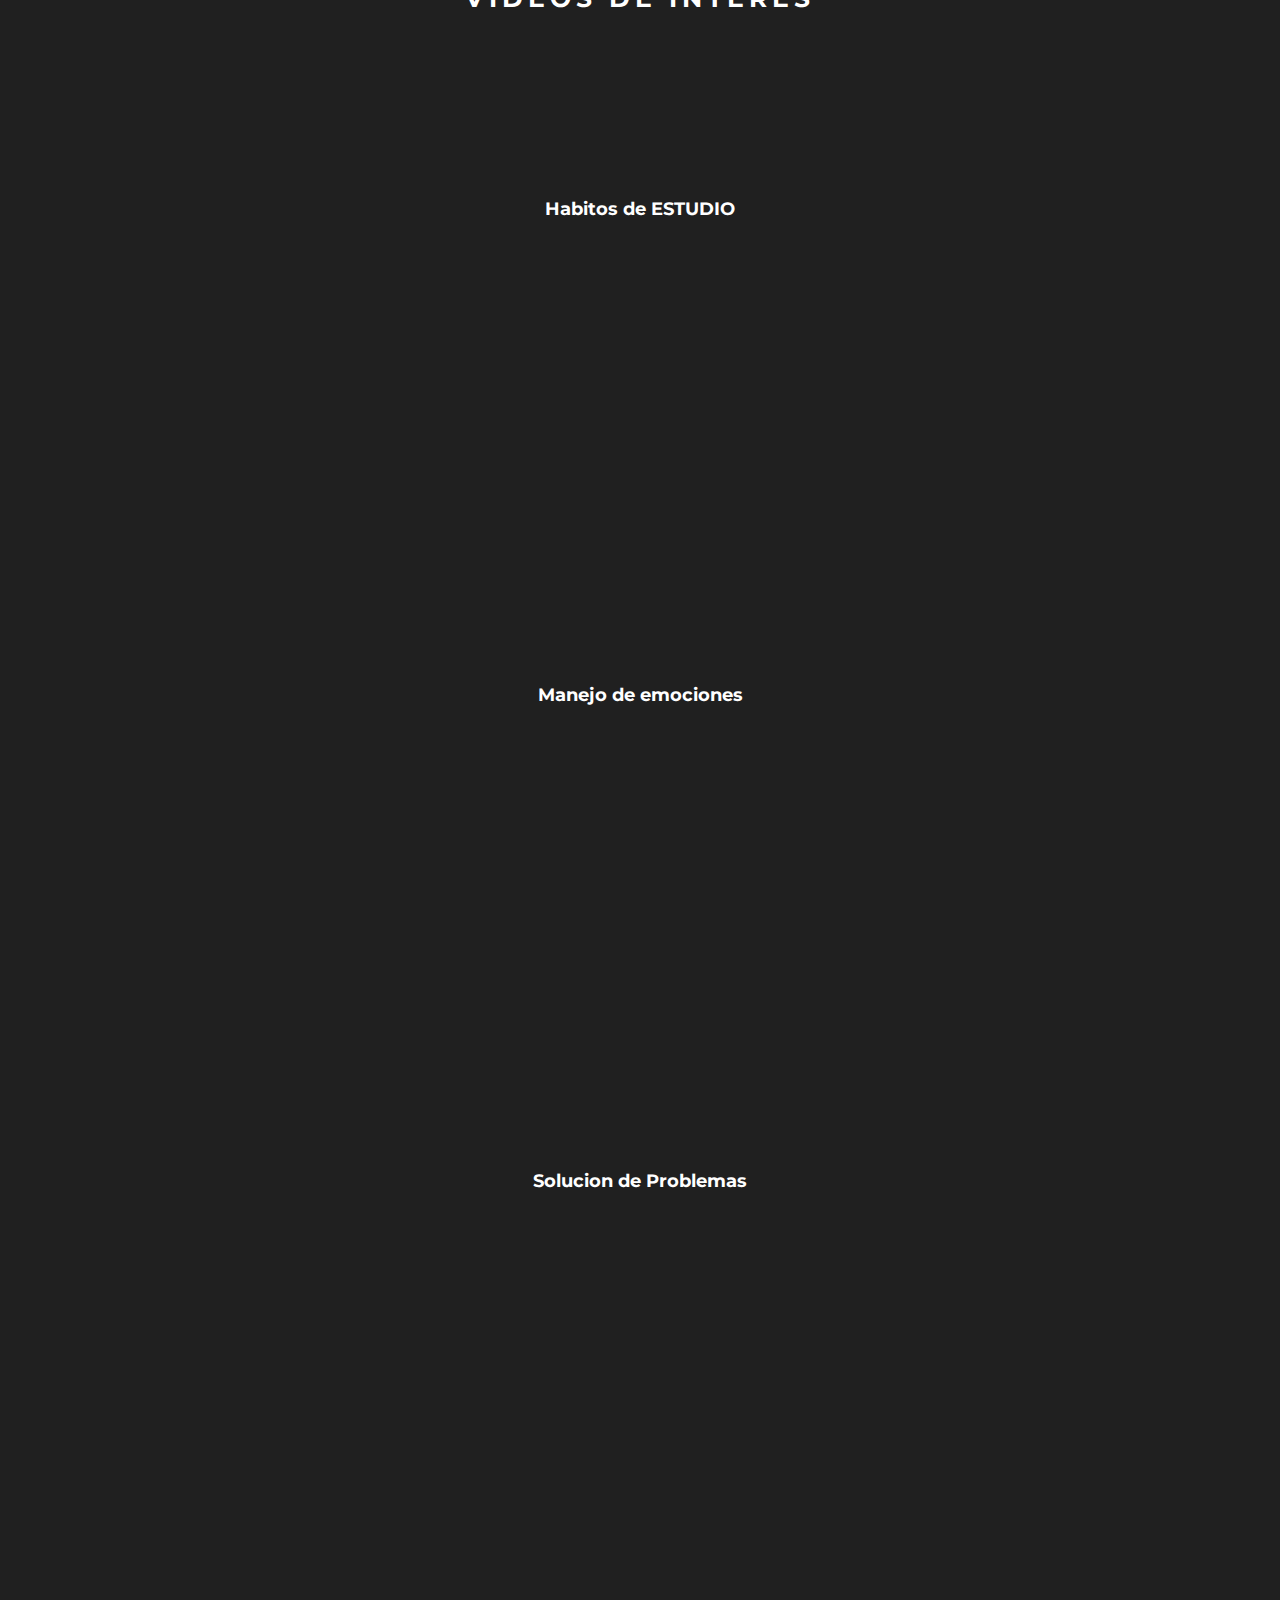
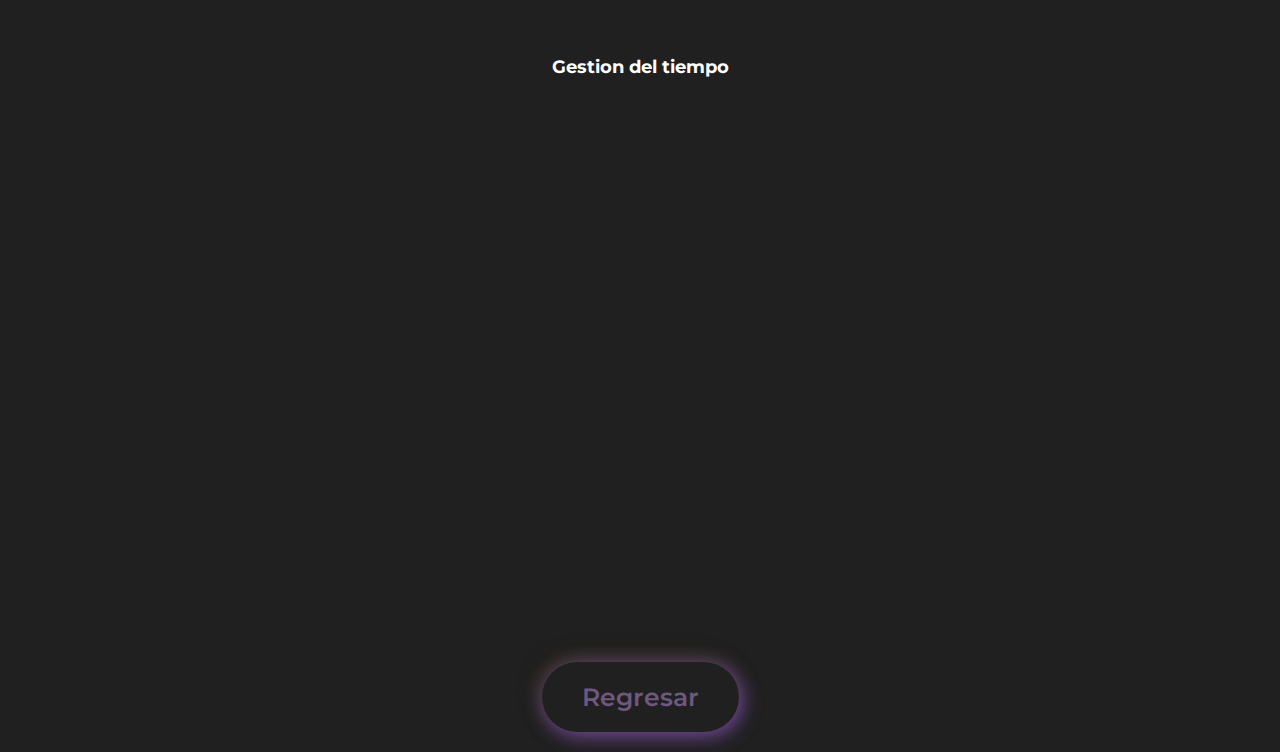
==== commit abd1b02d: "Final" ====
--- a/Pages/Aprendizaje.html
+++ b/Pages/Aprendizaje.html
@@ -74,7 +74,7 @@
                         <img src="/img/web/2.webp" />
                     </div>
                     <div class="content">
-                        <p class="heading">Resolucion de problemas y Comunicacion</p>
+                        <p class="heading">Resolucíon de problemas y Comunicación</p>
                         <p>
                             <span>
                                 La resolución de problemas implica identificar, analizar y encontrar soluciones para
@@ -224,6 +224,35 @@
                     </div>
                 </div>
             </div>
+            
+        </div>
+        <h2>Videos de interes</h2>
+        <div class="contenedorVideos">
+            <div class="contenido">
+                <h4>Habitos de ESTUDIO</h4>
+
+                <iframe class="video" width="560" height="315" src="https://www.youtube.com/embed/ZGJizJsSF8A?si=H3KAa72cguMGQ1fy" title="YouTube video player"       
+                frameborder="0" allow="accelerometer; autoplay; clipboard-write; encrypted-media; gyroscope; picture-in-picture; web-share" 
+                allowfullscreen>
+                </iframe>
+            </div>
+            <div class="contenido">
+                <h4>Manejo de emociones</h4>
+
+            <iframe class="video"  width="560" height="315" src="https://www.youtube.com/embed/MJP-SQgxekI?si=xoHZYpSM52dYbaEh" title="YouTube video player" frameborder="0" allow="accelerometer; autoplay; clipboard-write; encrypted-media; gyroscope; picture-in-picture; web-share" allowfullscreen></iframe>
+            </div>
+            <div class="contenido">
+                <h4>Solucion de Problemas</h4>
+
+                <iframe class="video"  width="560" height="315" src="https://www.youtube.com/embed/evsPVcH0Sn4?si=-SnOQaNH1DjZVQoZ" title="YouTube video player" frameborder="0" allow="accelerometer; autoplay; clipboard-write; encrypted-media; gyroscope; picture-in-picture; web-share" allowfullscreen></iframe>
+            </div>
+            <div class="contenido">
+                <h4>Gestion del tiempo</h4>
+
+                <iframe class="video"  width="560" height="315" src="https://www.youtube.com/embed/oFzXfi9IGWw?si=U-svnI5uHrhbRbg6" title="YouTube video player" frameborder="0" allow="accelerometer; autoplay; clipboard-write; encrypted-media; gyroscope; picture-in-picture; web-share" allowfullscreen></iframe>
+            </div>
+            
+            
         </div>
         <div class="contenedorBo">
             <button class="btn" onclick="location.href='../index.html'">Regresar</button>
--- a/style.css
+++ b/style.css
@@ -33,7 +33,7 @@
   color: rgb(255, 206, 43);
   font-weight: bold;
   letter-spacing: 5px;
-  padding-bottom: 40px;
+  padding-bottom: 10px;
   margin-top: 60px;
 }
 
@@ -187,6 +187,32 @@
   transition: 0.5s;
 }
 
+.contenedorApren .contenedorVideos {
+  width: 100%;
+  height: 100%;
+  padding: 95px;
+  display: flex;
+  flex-wrap: wrap;
+  align-items: center;
+  justify-content: center;
+}
+.contenedorApren .contenedorVideos .contenido h4{
+  text-align: center;
+  padding: 35px;
+  font-size: large;
+}
+
+.contenedorApren .contenedorVideos .contenido{
+  text-align: center;
+  padding: 15px;
+}
+
+.contenedorApren .contenedorVideos .contenido .video{
+  width: 660px;
+  height: 360px;
+}
+
+
 .contenedorApren .contenedorBo .btn:hover {
   font-size: 23px;
   cursor: pointer;
@@ -653,7 +679,15 @@
 #universidad .texto-aprendizaje {
   text-align: center;
   color: white;
-  margin-bottom: 25px;
+
+}
+#universidad .texto-aprendizaje .texto{
+  text-align: center;
+  color: white;
+  font-size: 25px;
+  font-family: 'Roboto', sans-serif;
+  margin: 155px;
+
 }
 
 #universidad .contenedor-skills .contenedorH {
@@ -828,7 +862,7 @@
     width: 0;
   }
   100% {
-    width: 95%;
+    width: 100%;
   }
 }
 
@@ -1518,6 +1552,33 @@
     height: 100%;
     color: white;
   }
+
+  .contenedorApren .contenedorVideos {
+    width: 100%;
+    height: 100%;
+    padding: 95px;
+    display: flex;
+    flex-wrap: wrap;
+    align-items: center;
+    justify-content: center;
+  }
+  .contenedorApren .contenedorVideos .contenido h4{
+    text-align: center;
+    padding: 35px;
+  }
+  
+  .contenedorApren .contenedorVideos .contenido{
+    text-align: center;
+    padding: 15px;
+  }
+  
+  .contenedorApren .contenedorVideos .contenido .video{
+    padding: 10px;
+    width: 340px;
+    height: 100%;
+  }
+
+
 
   .contenedorApren h1 {
     text-align: center;
@@ -1737,7 +1798,7 @@
     margin: 5px;
   }
 
-  .bodyE .contenedorEvi video {
+  .bodyE .contenedorEvi .video {
     padding: 45px;
     width: 100%;
     max-width: 800px; /* Ajusta el ancho máximo del video según tus necesidades */
@@ -1767,6 +1828,19 @@
     color: rgb(110, 88, 128);
     transition: 0.5s;
   }
+  #universidad .texto-aprendizaje {
+    text-align: center;
+    color: white;
+  
+  }
+  #universidad .texto-aprendizaje .texto{
+    text-align: center;
+    color: white;
+    font-size: 12px;
+    font-family: 'Roboto', sans-serif;
+    margin: 25px;
+  
+  }
 }
 
 /*Pagina de evidencias*/
